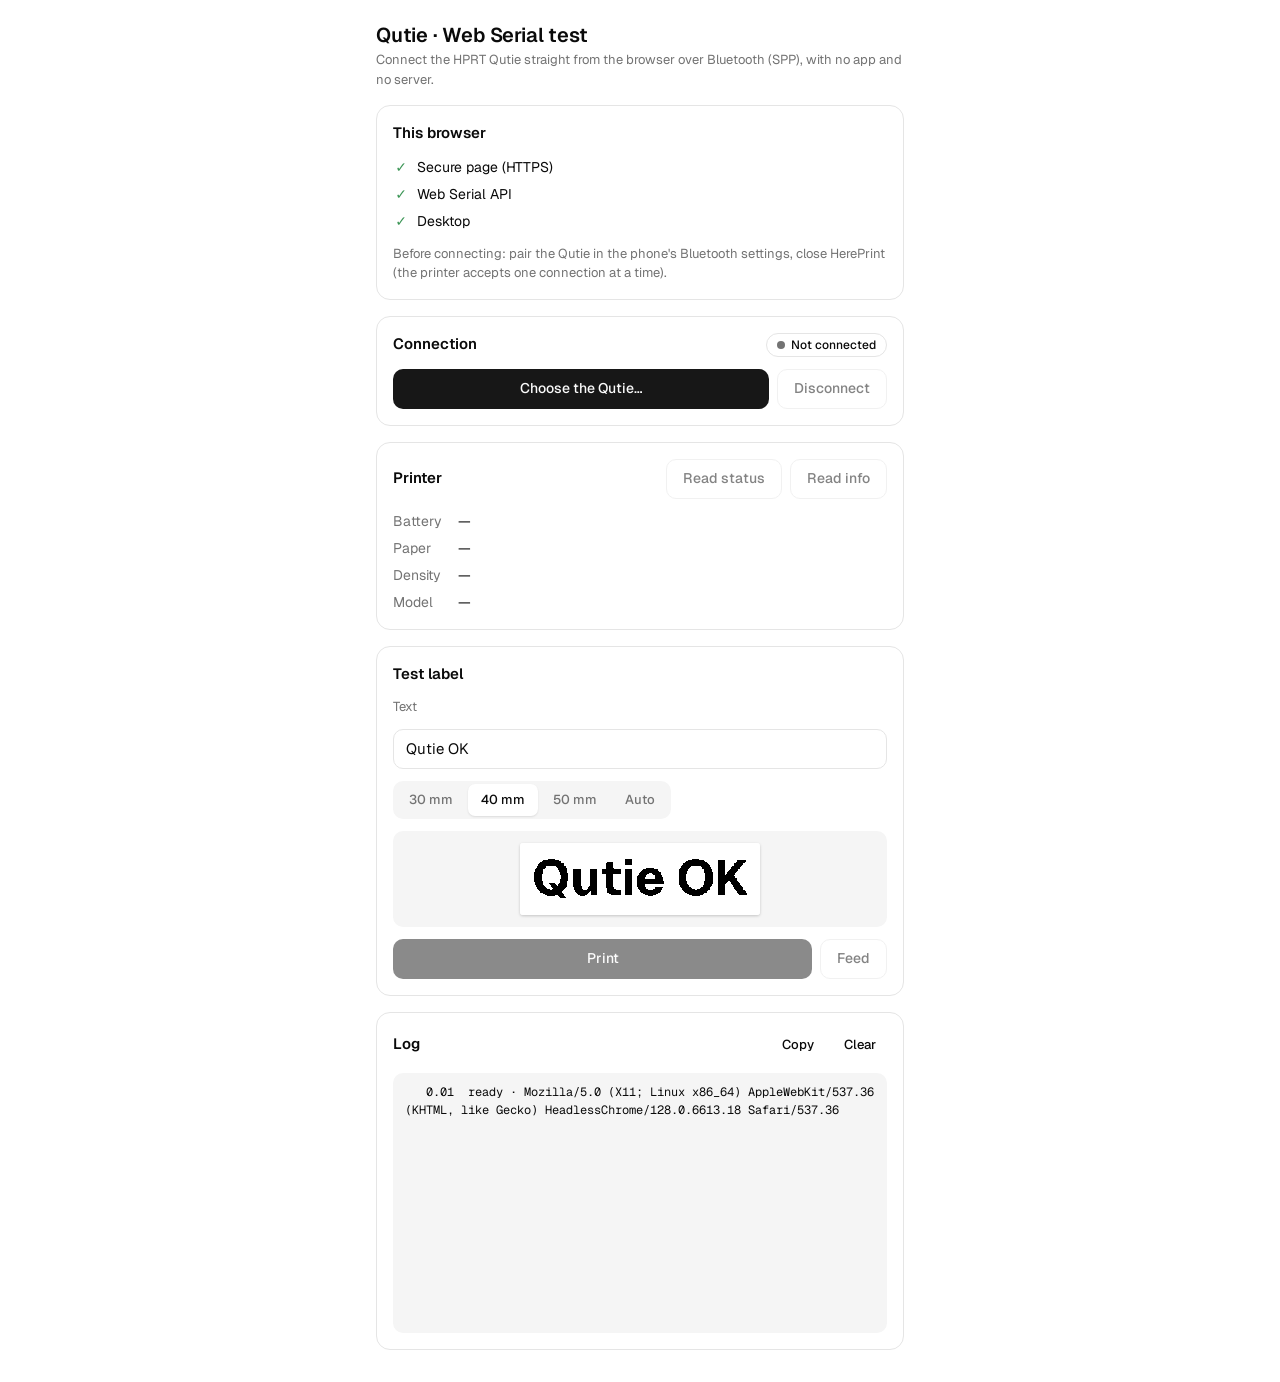
==== web/serial-test.html @ 73917e32 "Add a Web Serial test page for printing from the browser web/serial-test.html connects to the Qutie " ====
<!doctype html>
<html lang="en">
<head>
<meta charset="utf-8">
<meta name="viewport" content="width=device-width, initial-scale=1, viewport-fit=cover">
<meta name="color-scheme" content="light dark">
<title>Qutie Serial Test</title>
<link rel="preconnect" href="https://fonts.googleapis.com">
<link rel="preconnect" href="https://fonts.gstatic.com" crossorigin>
<link href="https://fonts.googleapis.com/css2?family=Geist:wght@400;500;600;700&family=Geist+Mono:wght@400;500&display=swap" rel="stylesheet">
<style>
/* shadcn/ui tokens (neutral), light and dark */
:root {
  --background: oklch(1 0 0); --foreground: oklch(0.145 0 0);
  --card: oklch(1 0 0); --muted: oklch(0.97 0 0); --muted-foreground: oklch(0.556 0 0);
  --primary: oklch(0.205 0 0); --primary-foreground: oklch(0.985 0 0);
  --secondary: oklch(0.97 0 0); --accent: oklch(0.97 0 0);
  --destructive: oklch(0.577 0.245 27.325); --ok: oklch(0.6 0.13 150);
  --border: oklch(0.922 0 0); --input: oklch(0.922 0 0); --ring: oklch(0.708 0 0);
  --radius: 0.625rem;
}
@media (prefers-color-scheme: dark) {
  :root:not([data-theme="light"]) {
    --background: oklch(0.145 0 0); --foreground: oklch(0.985 0 0);
    --card: oklch(0.205 0 0); --muted: oklch(0.269 0 0); --muted-foreground: oklch(0.708 0 0);
    --primary: oklch(0.922 0 0); --primary-foreground: oklch(0.205 0 0);
    --secondary: oklch(0.269 0 0); --accent: oklch(0.269 0 0);
    --destructive: oklch(0.704 0.191 22.216); --ok: oklch(0.72 0.14 150);
    --border: oklch(1 0 0 / 10%); --input: oklch(1 0 0 / 15%); --ring: oklch(0.556 0 0);
  }
}
:root[data-theme="dark"] {
  --background: oklch(0.145 0 0); --foreground: oklch(0.985 0 0);
  --card: oklch(0.205 0 0); --muted: oklch(0.269 0 0); --muted-foreground: oklch(0.708 0 0);
  --primary: oklch(0.922 0 0); --primary-foreground: oklch(0.205 0 0);
  --secondary: oklch(0.269 0 0); --accent: oklch(0.269 0 0);
  --destructive: oklch(0.704 0.191 22.216); --ok: oklch(0.72 0.14 150);
  --border: oklch(1 0 0 / 10%); --input: oklch(1 0 0 / 15%); --ring: oklch(0.556 0 0);
}
* { box-sizing: border-box; }
html { -webkit-text-size-adjust: 100%; }
body {
  margin: 0; background: var(--background); color: var(--foreground);
  font: 15px/1.5 "Geist", system-ui, sans-serif; -webkit-font-smoothing: antialiased;
}
main { max-width: 560px; margin: 0 auto; padding: 20px 16px calc(32px + env(safe-area-inset-bottom)); display: grid; gap: 16px; }
h1 { font-size: 20px; font-weight: 600; margin: 0; letter-spacing: -0.01em; text-wrap: balance; }
h2 { font-size: 15px; font-weight: 600; margin: 0; }
p { margin: 0; }
.muted { color: var(--muted-foreground); font-size: 13px; }
.card { background: var(--card); border: 1px solid var(--border); border-radius: calc(var(--radius) + 4px); padding: 16px; display: grid; gap: 12px; }
.row { display: flex; gap: 8px; align-items: center; flex-wrap: wrap; }
.between { justify-content: space-between; }
.grow { flex: 1 1 auto; min-width: 0; }
button {
  font: inherit; font-size: 14px; font-weight: 500; height: 40px; padding: 0 16px; border-radius: var(--radius);
  border: 1px solid transparent; cursor: pointer; display: inline-flex; align-items: center; justify-content: center; gap: 8px;
  transition: background-color .15s, color .15s, border-color .15s, opacity .15s; touch-action: manipulation;
}
button:focus-visible, input:focus-visible { outline: 3px solid color-mix(in oklch, var(--ring) 50%, transparent); outline-offset: 1px; }
button:disabled { opacity: .5; pointer-events: none; }
.primary { background: var(--primary); color: var(--primary-foreground); }
.primary:hover { background: color-mix(in oklch, var(--primary) 90%, transparent); }
.outline { background: var(--background); color: var(--foreground); border-color: var(--input); }
.outline:hover { background: var(--accent); }
.ghost { background: transparent; color: var(--foreground); height: 32px; padding: 0 10px; font-size: 13px; }
.ghost:hover { background: var(--accent); }
.full { width: 100%; }
input[type=text] {
  font: inherit; height: 40px; width: 100%; padding: 0 12px; border-radius: var(--radius);
  border: 1px solid var(--input); background: transparent; color: var(--foreground);
}
.seg { display: inline-flex; background: var(--muted); border-radius: var(--radius); padding: 3px; gap: 2px; }
.seg button { height: 32px; padding: 0 12px; font-size: 13px; background: transparent; color: var(--muted-foreground); border-radius: calc(var(--radius) - 3px); }
.seg button[aria-checked="true"] { background: var(--background); color: var(--foreground); box-shadow: 0 1px 2px oklch(0 0 0 / 10%); }
.badge { display: inline-flex; align-items: center; gap: 6px; height: 24px; padding: 0 10px; border-radius: 999px; font-size: 12px; font-weight: 500; border: 1px solid var(--border); white-space: nowrap; }
.badge::before { content: ""; width: 8px; height: 8px; border-radius: 50%; background: var(--muted-foreground); }
.badge.ok::before { background: var(--ok); }
.badge.bad::before { background: var(--destructive); }
dl { margin: 0; display: grid; grid-template-columns: auto 1fr; gap: 6px 16px; font-size: 14px; }
dt { color: var(--muted-foreground); }
dd { margin: 0; font-variant-numeric: tabular-nums; overflow-wrap: anywhere; }
.checks { list-style: none; margin: 0; padding: 0; display: grid; gap: 6px; font-size: 14px; }
.checks li { display: flex; gap: 8px; align-items: baseline; }
.checks .mark { width: 16px; flex: none; text-align: center; font-weight: 600; }
.yes { color: var(--ok); } .no { color: var(--destructive); }
.preview { background: var(--muted); border-radius: var(--radius); padding: 12px; display: flex; justify-content: center; overflow-x: auto; overscroll-behavior-x: contain; }
.preview canvas { image-rendering: pixelated; background: #fff; border-radius: 3px; box-shadow: 0 1px 3px oklch(0 0 0 / 20%); height: 72px; width: auto; max-width: none; }
.log {
  font: 12px/1.5 "Geist Mono", ui-monospace, monospace; background: var(--muted); border-radius: var(--radius);
  padding: 10px 12px; height: 260px; overflow: auto; white-space: pre-wrap; overflow-wrap: anywhere; margin: 0;
  overscroll-behavior: contain; font-variant-numeric: tabular-nums;
}
.tx { color: oklch(0.55 0.15 250); } .rx { color: oklch(0.55 0.14 150); } .err { color: var(--destructive); }
.hidden { display: none !important; }
@media (prefers-reduced-motion: reduce) { * { transition: none !important; } }
</style>
</head>
<body>
<main>
  <header class="row between">
    <div class="grow">
      <h1>Qutie · Web Serial test</h1>
      <p class="muted">Connect the HPRT Qutie straight from the browser over Bluetooth (SPP), with no app and no server.</p>
    </div>
  </header>

  <section class="card" aria-labelledby="support-title">
    <h2 id="support-title">This browser</h2>
    <ul class="checks" id="checks"></ul>
    <p class="muted">Before connecting: pair the Qutie in the phone's Bluetooth settings, close HerePrint (the printer accepts one connection at a time).</p>
  </section>

  <section class="card" aria-labelledby="conn-title">
    <div class="row between">
      <h2 id="conn-title">Connection</h2>
      <span class="badge" id="state" role="status">Not connected</span>
    </div>
    <div class="row">
      <button class="primary grow" id="connect" type="button">Choose the Qutie…</button>
      <button class="outline" id="disconnect" type="button" disabled>Disconnect</button>
    </div>
  </section>

  <section class="card" aria-labelledby="printer-title">
    <div class="row between">
      <h2 id="printer-title">Printer</h2>
      <div class="row">
        <button class="outline" id="status" type="button" disabled>Read status</button>
        <button class="outline" id="info" type="button" disabled>Read info</button>
      </div>
    </div>
    <dl id="facts"><dt>Battery</dt><dd>—</dd><dt>Paper</dt><dd>—</dd><dt>Density</dt><dd>—</dd><dt>Model</dt><dd>—</dd></dl>
  </section>

  <section class="card" aria-labelledby="print-title">
    <h2 id="print-title">Test label</h2>
    <label class="muted" for="text">Text</label>
    <input type="text" id="text" name="text" value="Qutie OK" autocomplete="off" spellcheck="false">
    <div class="row between">
      <div class="seg" role="radiogroup" aria-label="Label length" id="lengths">
        <button type="button" role="radio" data-len="30" aria-checked="false">30 mm</button>
        <button type="button" role="radio" data-len="40" aria-checked="true">40 mm</button>
        <button type="button" role="radio" data-len="50" aria-checked="false">50 mm</button>
        <button type="button" role="radio" data-len="auto" aria-checked="false">Auto</button>
      </div>
    </div>
    <div class="preview"><canvas id="label" aria-label="Preview of the label as printed"></canvas></div>
    <div class="row">
      <button class="primary grow" id="print" type="button" disabled>Print</button>
      <button class="outline" id="feed" type="button" disabled>Feed</button>
    </div>
  </section>

  <section class="card" aria-labelledby="log-title">
    <div class="row between">
      <h2 id="log-title">Log</h2>
      <div class="row">
        <button class="ghost" id="copy" type="button">Copy</button>
        <button class="ghost" id="clear" type="button">Clear</button>
      </div>
    </div>
    <pre class="log" id="log" aria-live="polite"></pre>
  </section>
</main>

<script>
"use strict";
// Qutie protocol (see src/qutie/protocol.py): Bluetooth classic SPP, plain writes (the XOR
// handshake is optional), raster in GS v 0 0 blocks of 60 rows, each an LZO1X literal run.
const SPP = "00001101-0000-1000-8000-00805f9b34fb";
const DOTS = 96, DPMM = 203 / 25.4, EXTRA_MM = 10, FEED_MM = 14;
const ESC = 0x1b, GS = 0x1d;
const $ = (id) => document.getElementById(id);

let port = null, writer = null, reader = null, rx = new Uint8Array(0), waiters = [];
let length = "40";

// ------------------------------------------------------------------ log
const logEl = $("log");
const t0 = performance.now();
function log(text, cls = "") {
  const time = ((performance.now() - t0) / 1000).toFixed(2).padStart(7, " ");
  const line = document.createElement("span");
  if (cls) line.className = cls;
  line.textContent = `${time}  ${text}\n`;
  logEl.append(line);
  logEl.scrollTop = logEl.scrollHeight;
}
const hex = (bytes, max = 48) => {
  const shown = Array.from(bytes.slice(0, max), (b) => b.toString(16).padStart(2, "0")).join(" ");
  return bytes.length > max ? `${shown} … (${bytes.length} bytes)` : shown;
};
const ascii = (bytes) => Array.from(bytes, (b) => (b >= 32 && b < 127 ? String.fromCharCode(b) : ".")).join("");

// ------------------------------------------------------------------ support
function checks() {
  const ua = navigator.userAgent;
  const items = [
    [window.isSecureContext, "Secure page (HTTPS)", "Web Serial needs HTTPS (or localhost)."],
    ["serial" in navigator, "Web Serial API", "Use Chrome or Edge (Android: a recent Chrome). Not Safari, Firefox or in-app browsers."],
    [/Android/.test(ua) || !/Mobile/.test(ua), /Android/.test(ua) ? "Android" : "Desktop", "On iPhone no browser has Web Serial."],
  ];
  $("checks").replaceChildren(...items.map(([ok, label, hint]) => {
    const li = document.createElement("li");
    li.innerHTML = `<span class="mark ${ok ? "yes" : "no"}" aria-hidden="true">${ok ? "✓" : "✕"}</span><span>${label}${ok ? "" : ` — <span class="muted">${hint}</span>`}</span>`;
    return li;
  }));
  return items.every(([ok]) => ok);
}

// ------------------------------------------------------------------ connection
function setConnected(on, text) {
  $("state").textContent = text || (on ? "Connected" : "Not connected");
  $("state").className = `badge ${on ? "ok" : ""}`;
  for (const id of ["status", "info", "print", "feed", "disconnect"]) $(id).disabled = !on;
  $("connect").disabled = on;
}

async function connect() {
  try {
    const chosen = await navigator.serial.requestPort({ allowedBluetoothServiceClassIds: [SPP], filters: [{ bluetoothServiceClassId: SPP }] });
    log(`port chosen: ${JSON.stringify(chosen.getInfo())}`);
    await open(chosen);
  } catch (e) {
    log(`connect: ${e.name}: ${e.message}`, "err");
    $("state").textContent = e.name === "NotFoundError" ? "No printer chosen" : "Failed";
    $("state").className = "badge bad";
  }
}

async function open(chosen) {
  $("state").textContent = "Opening…";
  const started = performance.now();
  await chosen.open({ baudRate: 115200 });
  port = chosen;
  writer = port.writable.getWriter();
  log(`open in ${Math.round(performance.now() - started)} ms`);
  setConnected(true);
  readLoop();
  port.addEventListener("disconnect", () => { log("the printer disconnected", "err"); cleanup(); });
}

async function readLoop() {
  while (port?.readable) {
    reader = port.readable.getReader();
    try {
      for (;;) {
        const { value, done } = await reader.read();
        if (done) break;
        if (value?.length) {
          const next = new Uint8Array(rx.length + value.length);
          next.set(rx); next.set(value, rx.length);
          rx = next;
          log(`RX ${hex(value)}  ${ascii(value).slice(0, 48)}`, "rx");
          waiters = waiters.filter((w) => !w());
        }
      }
    } catch (e) {
      log(`read: ${e.name}: ${e.message}`, "err");
      break;
    } finally {
      reader.releaseLock();
      reader = null;
    }
  }
}

async function cleanup() {
  try { await reader?.cancel(); } catch {}
  try { writer?.releaseLock(); } catch {}
  try { await port?.close(); } catch {}
  port = writer = reader = null;
  setConnected(false);
}

async function disconnect() {
  log("disconnect");
  await cleanup();
}

async function send(bytes, label = "") {
  log(`TX ${label ? label + " " : ""}${hex(bytes)}`, "tx");
  await writer.write(bytes);
}

/** Bytes received after `from`, once `test` accepts them (or null after `ms`). */
function waitFor(from, test, ms) {
  return new Promise((resolve) => {
    const timer = setTimeout(() => { waiters = waiters.filter((w) => w !== check); resolve(null); }, ms);
    const check = () => {
      const got = rx.slice(from);
      if (!test(got)) return false;
      clearTimeout(timer);
      resolve(got);
      return true;
    };
    if (!check()) waiters.push(check);
  });
}

async function request(cmd, size, label) {
  const from = rx.length;
  const started = performance.now();
  await send(cmd, label);
  const reply = await waitFor(from, (b) => b.length >= size, 3000);
  if (!reply) { log(`${label}: no reply within 3 s (${rx.length - from} bytes)`, "err"); return null; }
  log(`${label}: reply in ${Math.round(performance.now() - started)} ms`);
  return reply.slice(0, size);
}

// ------------------------------------------------------------------ printer
function setFacts(pairs) {
  $("facts").replaceChildren(...pairs.flatMap(([k, v]) => {
    const dt = document.createElement("dt"); dt.textContent = k;
    const dd = document.createElement("dd"); dd.textContent = v;
    return [dt, dd];
  }));
}
const facts = {};

async function readStatus() {
  const b = await request(new Uint8Array([ESC, 0x12, 0x73]), 17, "status");
  if (!b) return;
  facts.Battery = `${b[3]}%`;
  facts.Paper = b[7] === 0 ? "continuous roll" : `type ${b[7]}`;
  facts.Density = String(b[6]);
  facts["Auto off"] = `${Math.round((b[4] | (b[5] << 8)) / 60)} min`;
  setFacts(Object.entries(facts));
}

const text = (bytes) => new TextDecoder("ascii").decode(bytes).replace(/[\0\xff]+$/g, "").replace(/[^\x20-\x7e]/g, "").trim();
async function readInfo() {
  const b = await request(new Uint8Array([ESC, 0x12, 0x64]), 124, "info");
  if (!b) return;
  facts.Model = text(b.slice(32, 56));
  facts.Serial = text(b.slice(56, 88));
  facts.Firmware = `${b[88]}.${b[89]}.${b[90]}`;
  facts.Bluetooth = text(b.slice(112, 124));
  setFacts(Object.entries(facts));
}

// ------------------------------------------------------------------ the label
/** The label as read: a canvas `length` mm long and 96 dots high, black text on white. */
function drawLabel() {
  const value = $("text").value || " ";
  const probe = document.createElement("canvas").getContext("2d");
  const font = (px) => `700 ${px}px "Segoe UI", Roboto, "Geist", system-ui, sans-serif`;
  const margin = Math.round(2 * DPMM);
  let px = 72;
  probe.font = font(px);
  let width = probe.measureText(value).width;
  const auto = length === "auto";
  const len = auto ? Math.min(1000 * DPMM, Math.ceil(width + 2 * margin)) : Math.floor(Number(length) * DPMM);
  while (px > 8 && (probe.font = font(px), (width = probe.measureText(value).width) > len - 2 * margin)) px -= 2;
  const canvas = $("label");
  canvas.width = Math.max(16, Math.floor(len));
  canvas.height = DOTS;
  const ctx = canvas.getContext("2d");
  ctx.fillStyle = "#fff"; ctx.fillRect(0, 0, canvas.width, DOTS);
  ctx.fillStyle = "#000"; ctx.font = font(px); ctx.textBaseline = "middle"; ctx.textAlign = "center";
  ctx.fillText(value, canvas.width / 2, DOTS / 2 + px * 0.05);
  // threshold to dots, as the printer prints them
  const img = ctx.getImageData(0, 0, canvas.width, DOTS);
  for (let i = 0; i < img.data.length; i += 4) {
    const v = (img.data[i] + img.data[i + 1] + img.data[i + 2]) / 3 < 128 ? 0 : 255;
    img.data[i] = img.data[i + 1] = img.data[i + 2] = v;
  }
  ctx.putImageData(img, 0, 0);
  return { canvas, lengthMm: canvas.width / DPMM, continuous: auto };
}

/** Rows for the head: the label turned (the start of the text comes out first), 1 = black, MSB left. */
function rasterRows(canvas) {
  const L = canvas.width;
  const src = canvas.getContext("2d").getImageData(0, 0, L, DOTS).data;
  const out = new Uint8Array(L * DOTS / 8);
  for (let y = 0; y < L; y++) {            // printed row y = label column y
    for (let x = 0; x < DOTS; x++) {       // printed column x = label row 95 - x
      const black = src[((DOTS - 1 - x) * L + y) * 4] < 128;
      if (black) out[y * 12 + (x >> 3)] |= 0x80 >> (x & 7);
    }
  }
  return out;
}

function lzoLiterals(data) {
  const n = data.length, end = [0x11, 0, 0];
  let head;
  if (n <= 238) head = [n + 17];
  else {
    const rest = n - 18;
    let zeros = Math.floor(rest / 255), last = rest % 255;
    if (last === 0) { zeros -= 1; last = 255; }
    head = [0, ...new Array(zeros).fill(0), last];
  }
  const out = new Uint8Array(head.length + n + 3);
  out.set(head); out.set(data, head.length); out.set(end, head.length + n);
  return out;
}

const le = (v, n) => Array.from({ length: n }, (_, i) => (v >> (8 * i)) & 0xff);

function jobBytes({ canvas, lengthMm, continuous }) {
  const rows = rasterRows(canvas);
  const parts = [new Uint8Array([ESC, 0x61, 1])];             // centre
  for (let start = 0; start < rows.length; start += 720) {     // 60 rows × 12 bytes per block
    const chunk = rows.slice(start, start + 720);
    const packed = lzoLiterals(chunk);
    parts.push(new Uint8Array([GS, 0x76, 0x30, 0x30, ...le(12, 2), ...le(chunk.length / 12, 2), ...le(packed.length, 4)]), packed);
  }
  const dots = (mm) => Math.floor(mm * DPMM + 1e-6);
  if (!continuous) parts.push(new Uint8Array([GS, 0x66, ...le(dots(lengthMm), 2)]), new Uint8Array([ESC, ESC, 1, ...le(dots(EXTRA_MM), 2)]));
  else parts.push(new Uint8Array([ESC, ESC, 1, ...le(dots(FEED_MM), 2)]));
  return parts;
}

async function print() {
  $("print").disabled = true;
  try {
    const label = drawLabel();
    const parts = jobBytes(label);
    const total = parts.reduce((s, p) => s + p.length, 0);
    log(`print "${$("text").value}": ${label.canvas.width} × ${DOTS} dots, ${parts.length} writes, ${total} bytes`);
    const from = rx.length, started = performance.now();
    for (const p of parts) await send(p);
    log(`sent in ${Math.round(performance.now() - started)} ms, waiting for the printer…`);
    const done = await waitFor(from, (b) => ascii(b).includes("dithering_finish"), 10000);
    if (done) log(`printed: confirmation after ${Math.round(performance.now() - started)} ms`);
    else log("no confirmation within 10 s (the label may still have printed)", "err");
  } catch (e) {
    log(`print: ${e.name}: ${e.message}`, "err");
  } finally {
    $("print").disabled = !port;
  }
}

async function feed() {
  await send(new Uint8Array([ESC, ESC, 1, ...le(Math.floor(FEED_MM * DPMM), 2)]), "feed");
}

// ------------------------------------------------------------------ wiring
$("connect").addEventListener("click", connect);
$("disconnect").addEventListener("click", disconnect);
$("status").addEventListener("click", readStatus);
$("info").addEventListener("click", readInfo);
$("print").addEventListener("click", print);
$("feed").addEventListener("click", feed);
$("text").addEventListener("input", drawLabel);
$("lengths").addEventListener("click", (e) => {
  const b = e.target.closest("button[data-len]");
  if (!b) return;
  length = b.dataset.len;
  for (const x of $("lengths").querySelectorAll("button")) x.setAttribute("aria-checked", String(x === b));
  drawLabel();
});
$("lengths").addEventListener("keydown", (e) => {
  if (!["ArrowLeft", "ArrowRight"].includes(e.key)) return;
  const all = [...$("lengths").querySelectorAll("button")];
  const i = all.findIndex((x) => x.getAttribute("aria-checked") === "true");
  const next = all[(i + (e.key === "ArrowRight" ? 1 : all.length - 1)) % all.length];
  next.focus(); next.click();
});
$("clear").addEventListener("click", () => { logEl.textContent = ""; });
$("copy").addEventListener("click", async () => {
  try { await navigator.clipboard.writeText(logEl.textContent); log("log copied"); } catch { log("copy not allowed here", "err"); }
});

const supported = checks();
setConnected(false);
if (!supported) { $("connect").disabled = true; log("this browser cannot use Web Serial: see the checks above", "err"); }
else {
  log(`ready · ${navigator.userAgent}`);
  navigator.serial.getPorts().then((ports) => { if (ports.length) log(`${ports.length} port(s) already allowed on this page`); });
}
document.fonts?.ready.then(drawLabel);
drawLabel();
</script>
</body>
</html>
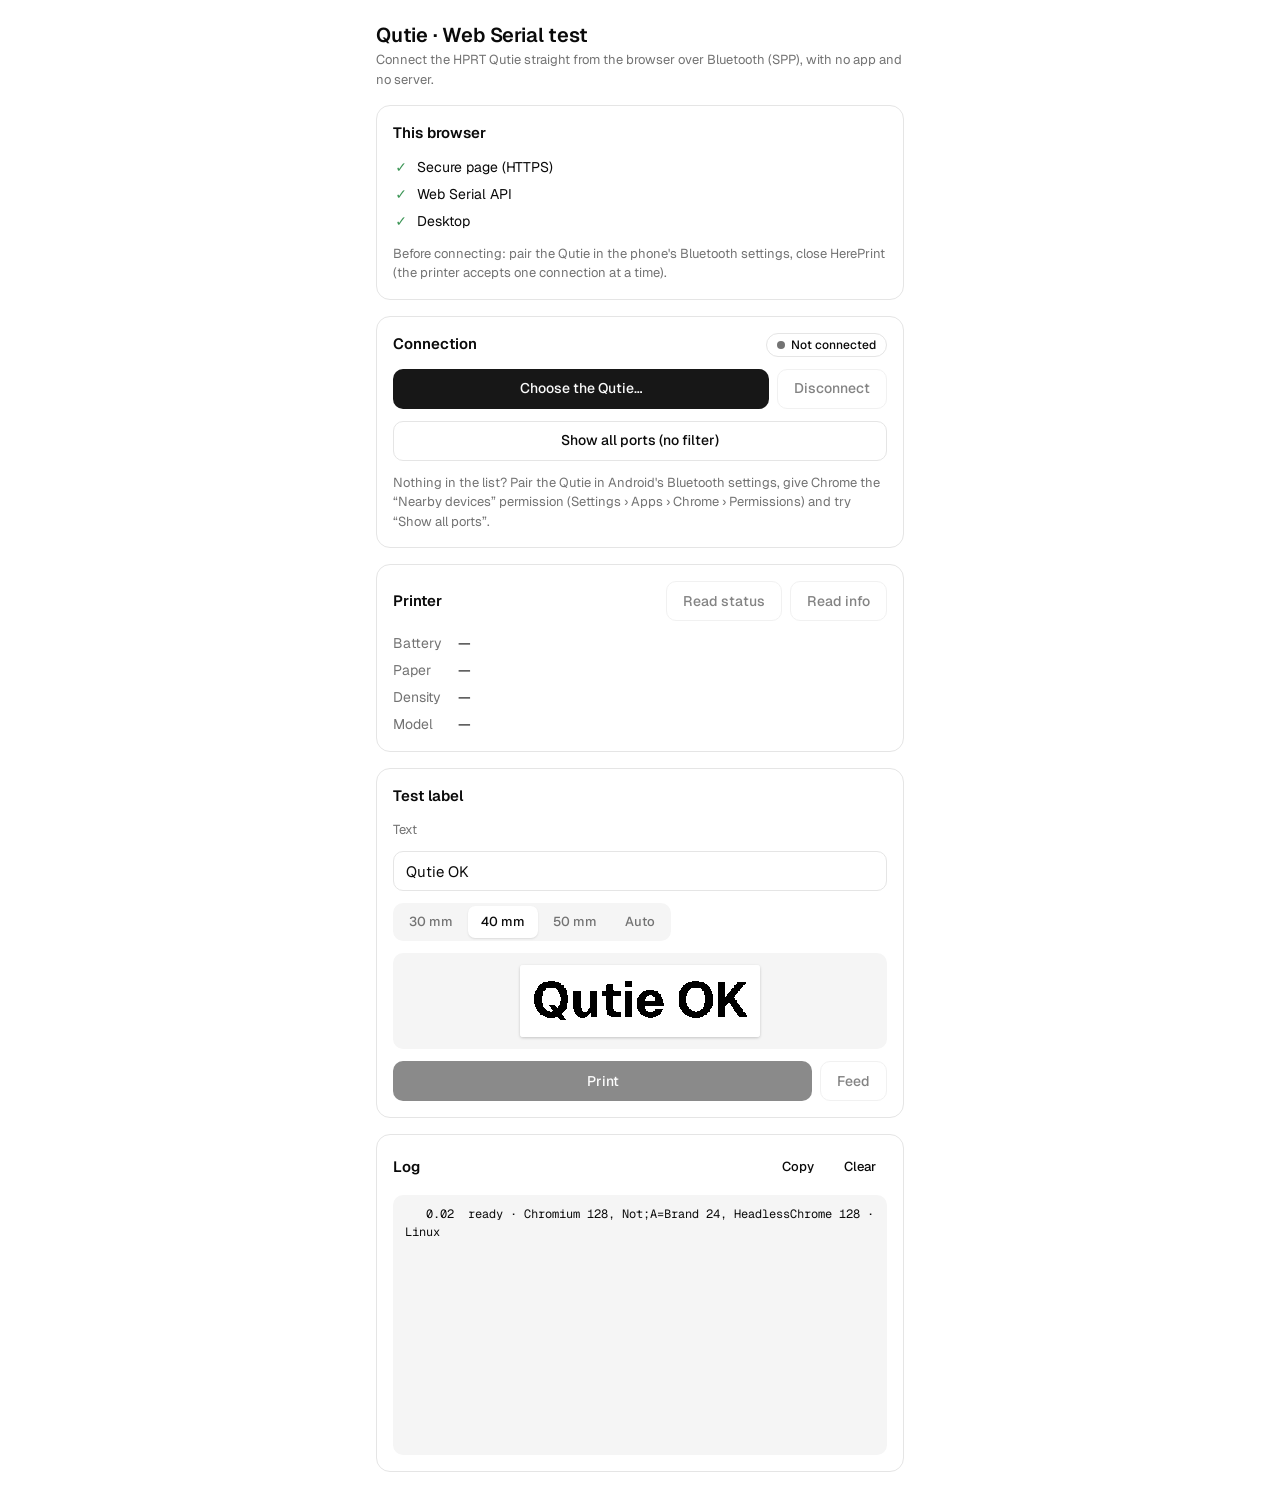
==== commit 6b763753: "Let the Web Serial test list every port, and log the Chrome version When the Qutie does not show up " ====
--- a/web/serial-test.html
+++ b/web/serial-test.html
@@ -120,6 +120,8 @@
       <button class="primary grow" id="connect" type="button">Choose the Qutie…</button>
       <button class="outline" id="disconnect" type="button" disabled>Disconnect</button>
     </div>
+    <button class="outline full" id="connect-all" type="button">Show all ports (no filter)</button>
+    <p class="muted">Nothing in the list? Pair the Qutie in Android's Bluetooth settings, give Chrome the “Nearby devices” permission (Settings › Apps › Chrome › Permissions) and try “Show all ports”.</p>
   </section>
 
   <section class="card" aria-labelledby="printer-title">
@@ -215,11 +217,17 @@
   $("state").className = `badge ${on ? "ok" : ""}`;
   for (const id of ["status", "info", "print", "feed", "disconnect"]) $(id).disabled = !on;
   $("connect").disabled = on;
-}
-
-async function connect() {
+  $("connect-all").disabled = on;
+}
+
+async function connect(event) {
+  const all = event?.currentTarget?.id === "connect-all";
   try {
-    const chosen = await navigator.serial.requestPort({ allowedBluetoothServiceClassIds: [SPP], filters: [{ bluetoothServiceClassId: SPP }] });
+    // The filter keeps devices with the serial port service (SPP); without it Chrome lists every
+    // port it may open, still allowing SPP on Bluetooth devices.
+    const options = all ? { allowedBluetoothServiceClassIds: [SPP] } : { allowedBluetoothServiceClassIds: [SPP], filters: [{ bluetoothServiceClassId: SPP }] };
+    log(`requestPort ${all ? "without filter" : "filtered on SPP"}`);
+    const chosen = await navigator.serial.requestPort(options);
     log(`port chosen: ${JSON.stringify(chosen.getInfo())}`);
     await open(chosen);
   } catch (e) {
@@ -441,6 +449,7 @@
 
 // ------------------------------------------------------------------ wiring
 $("connect").addEventListener("click", connect);
+$("connect-all").addEventListener("click", connect);
 $("disconnect").addEventListener("click", disconnect);
 $("status").addEventListener("click", readStatus);
 $("info").addEventListener("click", readInfo);
@@ -468,9 +477,10 @@
 
 const supported = checks();
 setConnected(false);
-if (!supported) { $("connect").disabled = true; log("this browser cannot use Web Serial: see the checks above", "err"); }
+if (!supported) { $("connect").disabled = $("connect-all").disabled = true; log("this browser cannot use Web Serial: see the checks above", "err"); }
 else {
-  log(`ready · ${navigator.userAgent}`);
+  const chrome = (navigator.userAgentData?.brands || []).map((b) => `${b.brand} ${b.version}`).join(", ") || (navigator.userAgent.match(/Chrome\/[\d.]+/) || ["?"])[0];
+  log(`ready · ${chrome} · ${navigator.userAgentData?.platform || navigator.platform}`);
   navigator.serial.getPorts().then((ports) => { if (ports.length) log(`${ports.length} port(s) already allowed on this page`); });
 }
 document.fonts?.ready.then(drawLabel);
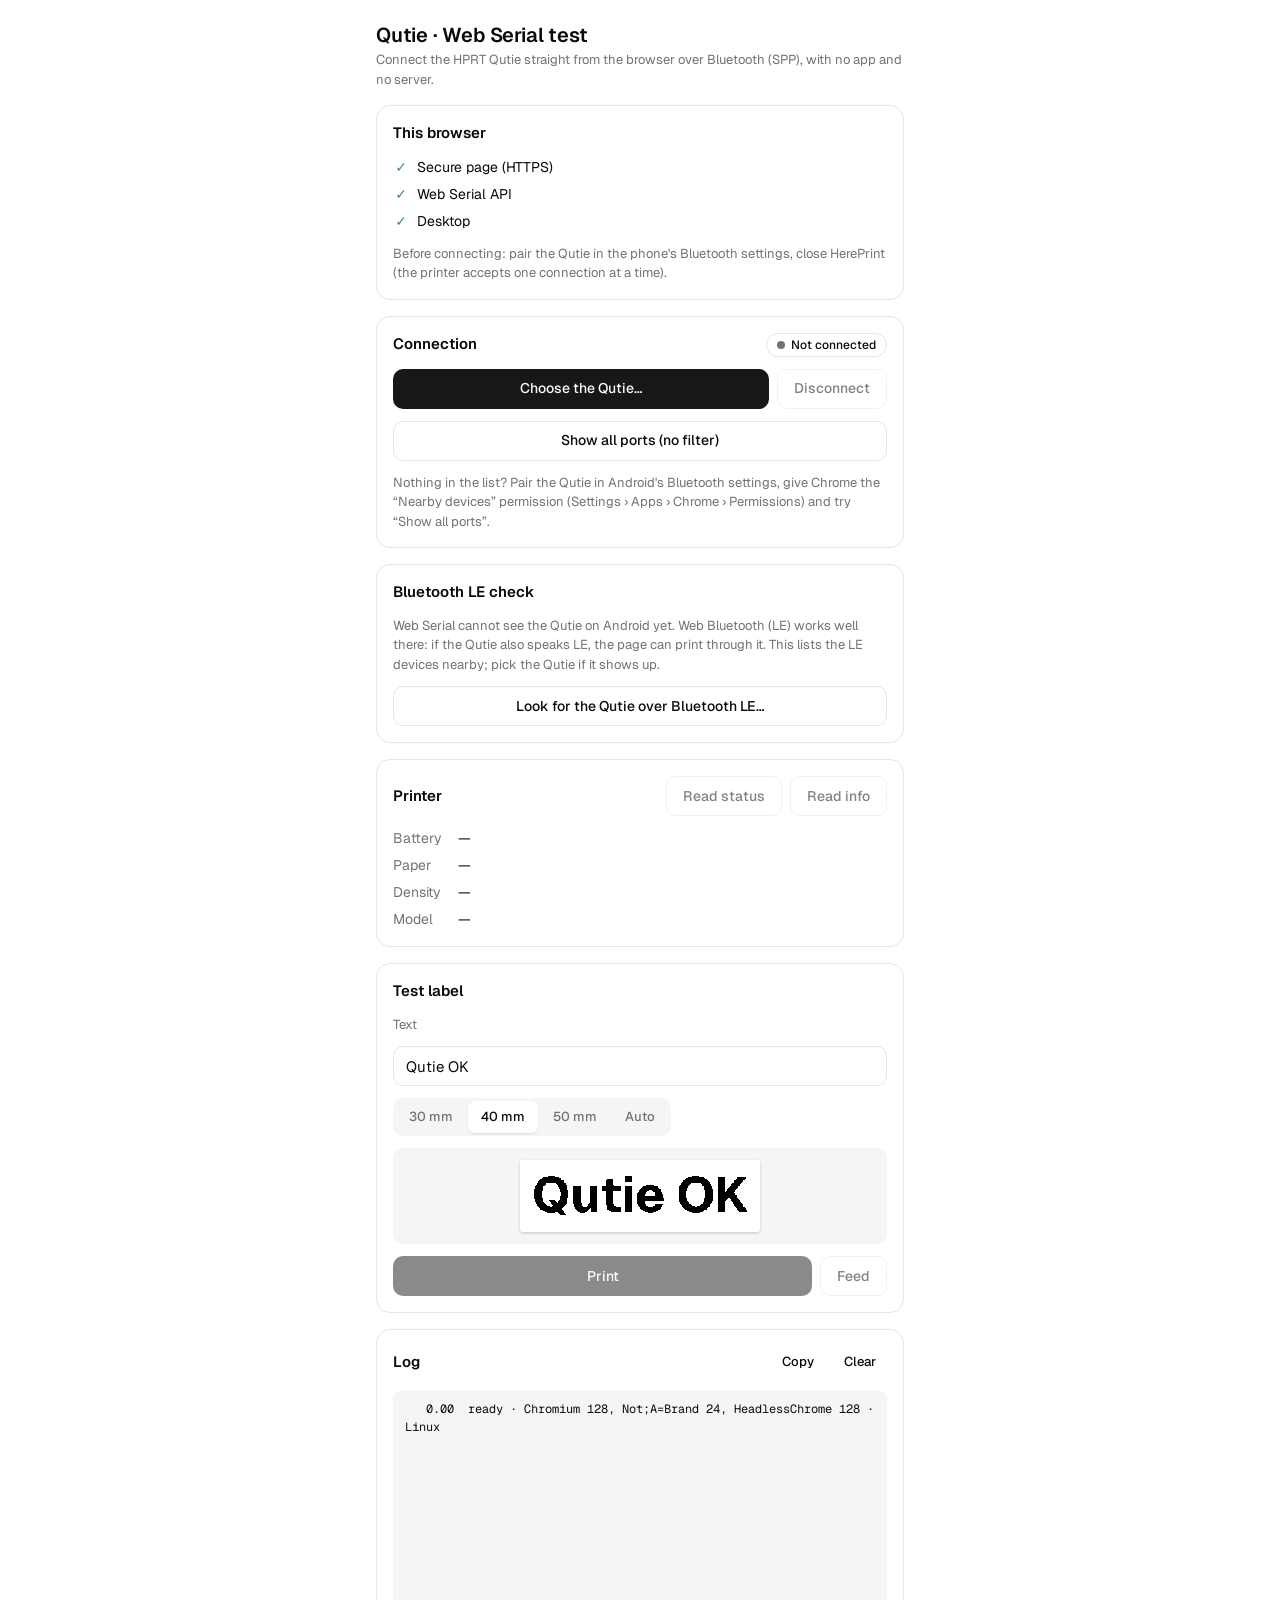
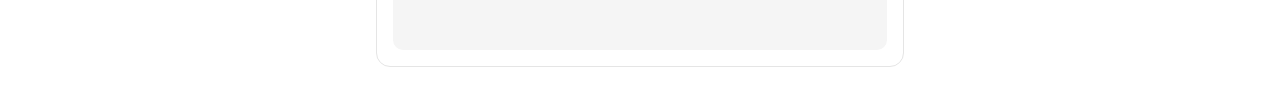
==== commit 91482df1: "Check from the test page whether the Qutie speaks Bluetooth LE Chrome on Android does not list the p" ====
--- a/web/serial-test.html
+++ b/web/serial-test.html
@@ -122,6 +122,12 @@
     </div>
     <button class="outline full" id="connect-all" type="button">Show all ports (no filter)</button>
     <p class="muted">Nothing in the list? Pair the Qutie in Android's Bluetooth settings, give Chrome the “Nearby devices” permission (Settings › Apps › Chrome › Permissions) and try “Show all ports”.</p>
+  </section>
+
+  <section class="card" aria-labelledby="ble-title">
+    <h2 id="ble-title">Bluetooth LE check</h2>
+    <p class="muted">Web Serial cannot see the Qutie on Android yet. Web Bluetooth (LE) works well there: if the Qutie also speaks LE, the page can print through it. This lists the LE devices nearby; pick the Qutie if it shows up.</p>
+    <button class="outline full" id="ble" type="button">Look for the Qutie over Bluetooth LE…</button>
   </section>
 
   <section class="card" aria-labelledby="printer-title">
@@ -315,6 +321,41 @@
   if (!reply) { log(`${label}: no reply within 3 s (${rx.length - from} bytes)`, "err"); return null; }
   log(`${label}: reply in ${Math.round(performance.now() - started)} ms`);
   return reply.slice(0, size);
+}
+
+// ------------------------------------------------------------------ Bluetooth LE
+// Services label printers commonly use as a serial line over LE.
+const LE_SERIAL = [
+  0xff00, 0xffe0, 0xfff0, 0x18f0, 0xae30, 0xfee7,
+  "49535343-fe7d-4ae5-8fa9-9fafd205e455",  // Microchip/ISSC transparent UART
+  "6e400001-b5a3-f393-e0a9-e50e24dcca9e",  // Nordic UART
+  "e7810a71-73ae-499d-8c15-faa9aef0c3f2",
+  "0000fee7-0000-1000-8000-00805f9b34fb",
+];
+
+async function lookLe() {
+  if (!navigator.bluetooth) { log("Web Bluetooth is not available in this browser", "err"); return; }
+  try {
+    log("requestDevice (all LE devices)");
+    const device = await navigator.bluetooth.requestDevice({ acceptAllDevices: true, optionalServices: LE_SERIAL });
+    log(`LE device: "${device.name || "(no name)"}" id ${device.id}`);
+    const server = await device.gatt.connect();
+    log("LE connected");
+    const services = await server.getPrimaryServices();
+    if (!services.length) log("none of the usual serial services: this device has others", "err");
+    for (const svc of services) {
+      log(`service ${svc.uuid}`);
+      for (const ch of await svc.getCharacteristics()) {
+        const p = ch.properties;
+        const flags = ["read", "write", "writeWithoutResponse", "notify", "indicate"].filter((k) => p[k]).join(" ");
+        log(`  characteristic ${ch.uuid}  [${flags}]`);
+      }
+    }
+    server.disconnect();
+    log("LE disconnected");
+  } catch (e) {
+    log(`LE: ${e.name}: ${e.message}`, "err");
+  }
 }
 
 // ------------------------------------------------------------------ printer
@@ -450,6 +491,7 @@
 // ------------------------------------------------------------------ wiring
 $("connect").addEventListener("click", connect);
 $("connect-all").addEventListener("click", connect);
+$("ble").addEventListener("click", lookLe);
 $("disconnect").addEventListener("click", disconnect);
 $("status").addEventListener("click", readStatus);
 $("info").addEventListener("click", readInfo);
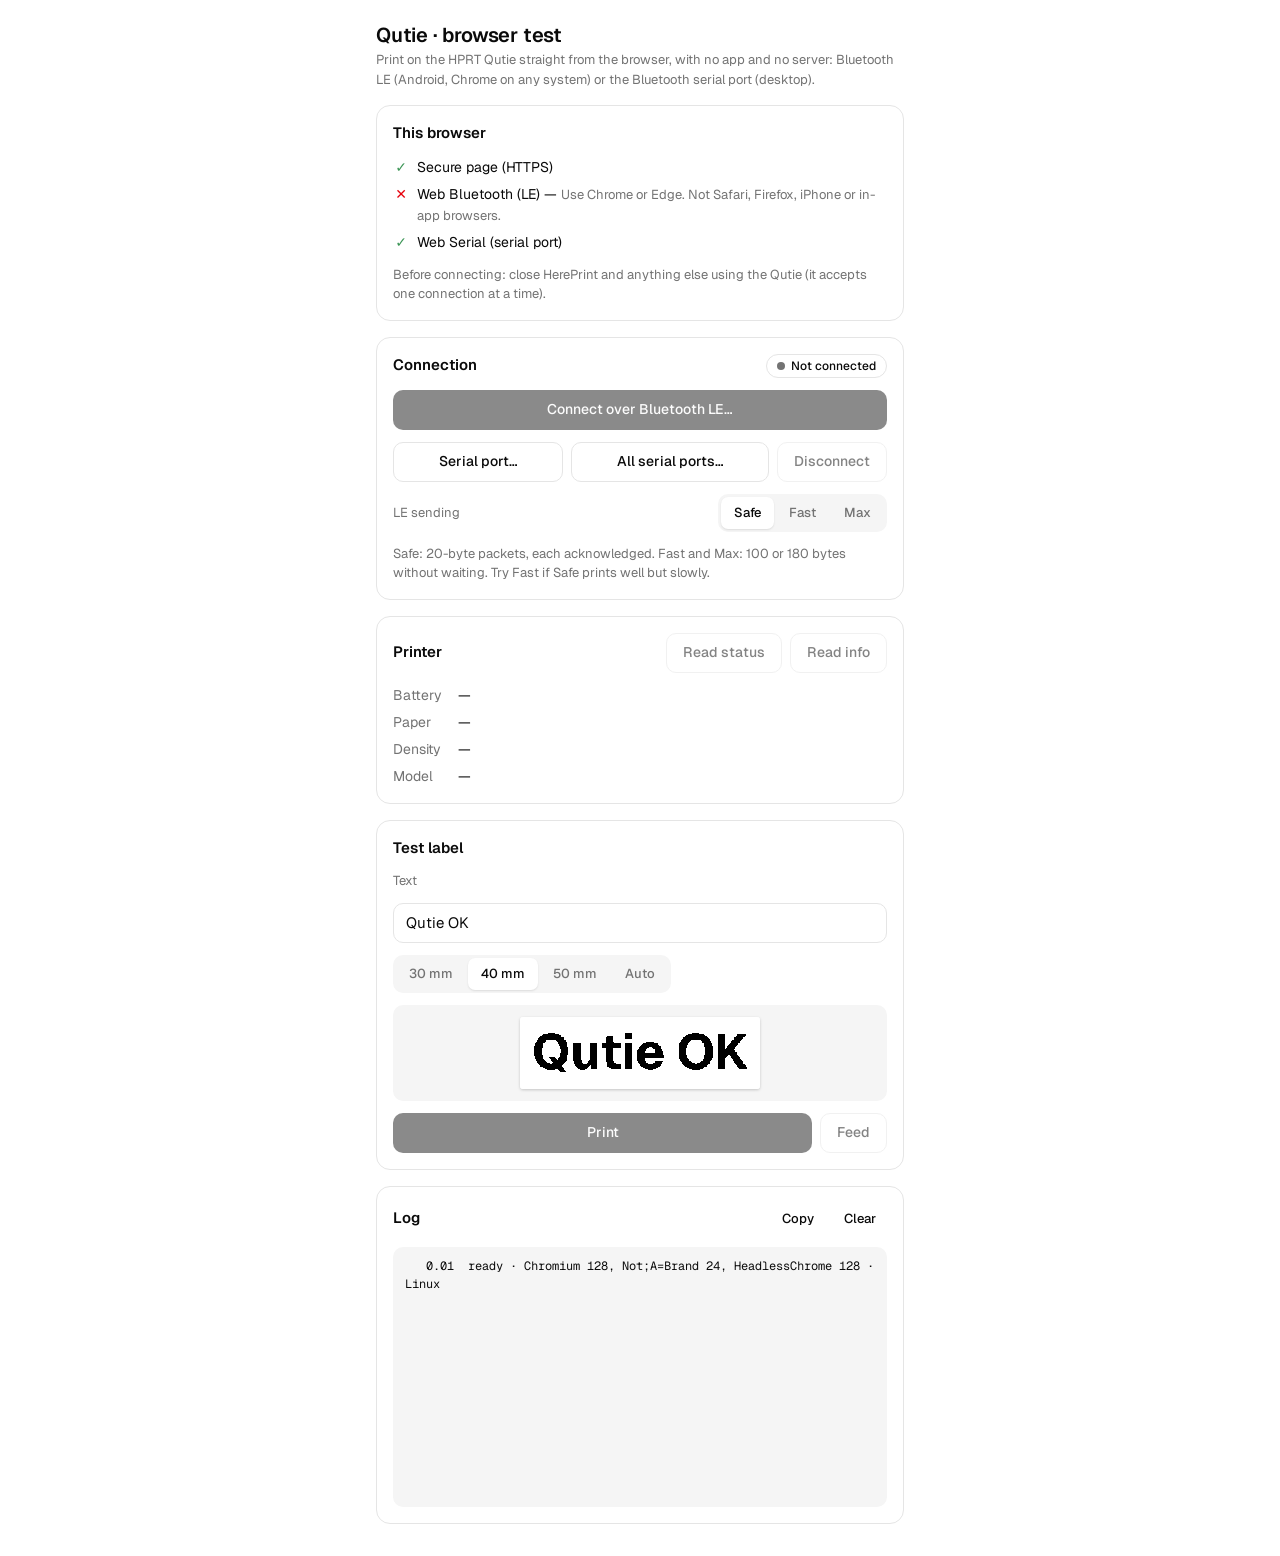
==== commit 82f66705: "Print from the test page over Bluetooth LE The Qutie also speaks Bluetooth LE: service FF00, command" ====
--- a/web/serial-test.html
+++ b/web/serial-test.html
@@ -4,7 +4,7 @@
 <meta charset="utf-8">
 <meta name="viewport" content="width=device-width, initial-scale=1, viewport-fit=cover">
 <meta name="color-scheme" content="light dark">
-<title>Qutie Serial Test</title>
+<title>Qutie Browser Test</title>
 <link rel="preconnect" href="https://fonts.googleapis.com">
 <link rel="preconnect" href="https://fonts.gstatic.com" crossorigin>
 <link href="https://fonts.googleapis.com/css2?family=Geist:wght@400;500;600;700&family=Geist+Mono:wght@400;500&display=swap" rel="stylesheet">
@@ -100,15 +100,15 @@
 <main>
   <header class="row between">
     <div class="grow">
-      <h1>Qutie · Web Serial test</h1>
-      <p class="muted">Connect the HPRT Qutie straight from the browser over Bluetooth (SPP), with no app and no server.</p>
+      <h1>Qutie · browser test</h1>
+      <p class="muted">Print on the HPRT Qutie straight from the browser, with no app and no server: Bluetooth LE (Android, Chrome on any system) or the Bluetooth serial port (desktop).</p>
     </div>
   </header>
 
   <section class="card" aria-labelledby="support-title">
     <h2 id="support-title">This browser</h2>
     <ul class="checks" id="checks"></ul>
-    <p class="muted">Before connecting: pair the Qutie in the phone's Bluetooth settings, close HerePrint (the printer accepts one connection at a time).</p>
+    <p class="muted">Before connecting: close HerePrint and anything else using the Qutie (it accepts one connection at a time).</p>
   </section>
 
   <section class="card" aria-labelledby="conn-title">
@@ -116,18 +116,21 @@
       <h2 id="conn-title">Connection</h2>
       <span class="badge" id="state" role="status">Not connected</span>
     </div>
+    <button class="primary full" id="connect-le" type="button">Connect over Bluetooth LE…</button>
     <div class="row">
-      <button class="primary grow" id="connect" type="button">Choose the Qutie…</button>
+      <button class="outline grow" id="connect" type="button">Serial port…</button>
+      <button class="outline grow" id="connect-all" type="button">All serial ports…</button>
       <button class="outline" id="disconnect" type="button" disabled>Disconnect</button>
     </div>
-    <button class="outline full" id="connect-all" type="button">Show all ports (no filter)</button>
-    <p class="muted">Nothing in the list? Pair the Qutie in Android's Bluetooth settings, give Chrome the “Nearby devices” permission (Settings › Apps › Chrome › Permissions) and try “Show all ports”.</p>
-  </section>
-
-  <section class="card" aria-labelledby="ble-title">
-    <h2 id="ble-title">Bluetooth LE check</h2>
-    <p class="muted">Web Serial cannot see the Qutie on Android yet. Web Bluetooth (LE) works well there: if the Qutie also speaks LE, the page can print through it. This lists the LE devices nearby; pick the Qutie if it shows up.</p>
-    <button class="outline full" id="ble" type="button">Look for the Qutie over Bluetooth LE…</button>
+    <div class="row between">
+      <span class="muted" id="mode-label">LE sending</span>
+      <div class="seg" role="radiogroup" aria-labelledby="mode-label" id="modes">
+        <button type="button" role="radio" data-mode="safe" aria-checked="true">Safe</button>
+        <button type="button" role="radio" data-mode="fast" aria-checked="false">Fast</button>
+        <button type="button" role="radio" data-mode="max" aria-checked="false">Max</button>
+      </div>
+    </div>
+    <p class="muted">Safe: 20-byte packets, each acknowledged. Fast and Max: 100 or 180 bytes without waiting. Try Fast if Safe prints well but slowly.</p>
   </section>
 
   <section class="card" aria-labelledby="printer-title">
@@ -181,7 +184,14 @@
 const ESC = 0x1b, GS = 0x1d;
 const $ = (id) => document.getElementById(id);
 
+// Bluetooth LE: service FF00, commands written to FF02, replies notified on FF01; FF03 also
+// notifies (flow control, it seems) and is only logged.
+const LE = { service: 0xff00, write: 0xff02, reply: 0xff01, flow: 0xff03 };
+const MODES = { safe: { chunk: 20, response: true }, fast: { chunk: 100, response: false }, max: { chunk: 180, response: false } };
+
 let port = null, writer = null, reader = null, rx = new Uint8Array(0), waiters = [];
+let transport = null; // { kind: "le" | "serial", write(bytes), close() }
+let mode = "safe";
 let length = "40";
 
 // ------------------------------------------------------------------ log
@@ -205,25 +215,76 @@
 function checks() {
   const ua = navigator.userAgent;
   const items = [
-    [window.isSecureContext, "Secure page (HTTPS)", "Web Serial needs HTTPS (or localhost)."],
-    ["serial" in navigator, "Web Serial API", "Use Chrome or Edge (Android: a recent Chrome). Not Safari, Firefox or in-app browsers."],
-    [/Android/.test(ua) || !/Mobile/.test(ua), /Android/.test(ua) ? "Android" : "Desktop", "On iPhone no browser has Web Serial."],
+    [window.isSecureContext, "Secure page (HTTPS)", "Bluetooth in the browser needs HTTPS (or localhost)."],
+    ["bluetooth" in navigator, "Web Bluetooth (LE)", "Use Chrome or Edge. Not Safari, Firefox, iPhone or in-app browsers."],
+    ["serial" in navigator, "Web Serial (serial port)", "Optional: only Chrome and Edge on desktop see the Qutie's serial port."],
   ];
   $("checks").replaceChildren(...items.map(([ok, label, hint]) => {
     const li = document.createElement("li");
     li.innerHTML = `<span class="mark ${ok ? "yes" : "no"}" aria-hidden="true">${ok ? "✓" : "✕"}</span><span>${label}${ok ? "" : ` — <span class="muted">${hint}</span>`}</span>`;
     return li;
   }));
-  return items.every(([ok]) => ok);
+  return items[0][0] && (items[1][0] || items[2][0]);
 }
 
 // ------------------------------------------------------------------ connection
 function setConnected(on, text) {
-  $("state").textContent = text || (on ? "Connected" : "Not connected");
+  $("state").textContent = text || (on ? `Connected · ${transport?.kind === "le" ? "Bluetooth LE" : "serial port"}` : "Not connected");
   $("state").className = `badge ${on ? "ok" : ""}`;
   for (const id of ["status", "info", "print", "feed", "disconnect"]) $(id).disabled = !on;
-  $("connect").disabled = on;
-  $("connect-all").disabled = on;
+  $("connect").disabled = on || !("serial" in navigator);
+  $("connect-all").disabled = on || !("serial" in navigator);
+  $("connect-le").disabled = on || !("bluetooth" in navigator);
+}
+
+/** Bytes from the printer: replies go to the buffer that requests wait on. */
+function received(value, tag = "RX") {
+  log(`${tag} ${hex(value)}  ${ascii(value).slice(0, 48)}`, "rx");
+  if (tag !== "RX") return;
+  const next = new Uint8Array(rx.length + value.length);
+  next.set(rx); next.set(value, rx.length);
+  rx = next;
+  waiters = waiters.filter((w) => !w());
+}
+
+async function connectLe() {
+  try {
+    log("requestDevice (Qutie over LE)");
+    const device = await navigator.bluetooth.requestDevice({
+      filters: [{ services: [LE.service] }, { namePrefix: "Qutie" }], optionalServices: [LE.service],
+    });
+    $("state").textContent = "Connecting…";
+    const started = performance.now();
+    const server = await device.gatt.connect();
+    const service = await server.getPrimaryService(LE.service);
+    const tx = await service.getCharacteristic(LE.write);
+    for (const [id, tag] of [[LE.reply, "RX"], [LE.flow, "FF03"]]) {
+      const ch = await service.getCharacteristic(id);
+      ch.addEventListener("characteristicvaluechanged", (e) => {
+        const v = e.target.value;
+        received(new Uint8Array(v.buffer.slice(v.byteOffset, v.byteOffset + v.byteLength)), tag);
+      });
+      await ch.startNotifications();
+    }
+    device.addEventListener("gattserverdisconnected", () => { log("the printer disconnected (LE)", "err"); transport = null; setConnected(false); });
+    transport = {
+      kind: "le",
+      async write(bytes) {
+        const { chunk, response } = MODES[mode];
+        for (let i = 0; i < bytes.length; i += chunk) {
+          const part = bytes.slice(i, i + chunk);
+          if (response) await tx.writeValueWithResponse(part); else await tx.writeValueWithoutResponse(part);
+        }
+      },
+      async close() { device.gatt.disconnect(); },
+    };
+    log(`LE connected to "${device.name}" in ${Math.round(performance.now() - started)} ms`);
+    setConnected(true);
+  } catch (e) {
+    log(`LE: ${e.name}: ${e.message}`, "err");
+    $("state").textContent = e.name === "NotFoundError" ? "No printer chosen" : "Failed";
+    $("state").className = "badge bad";
+  }
 }
 
 async function connect(event) {
@@ -249,6 +310,7 @@
   await chosen.open({ baudRate: 115200 });
   port = chosen;
   writer = port.writable.getWriter();
+  transport = { kind: "serial", write: (bytes) => writer.write(bytes), close: cleanup };
   log(`open in ${Math.round(performance.now() - started)} ms`);
   setConnected(true);
   readLoop();
@@ -262,13 +324,7 @@
       for (;;) {
         const { value, done } = await reader.read();
         if (done) break;
-        if (value?.length) {
-          const next = new Uint8Array(rx.length + value.length);
-          next.set(rx); next.set(value, rx.length);
-          rx = next;
-          log(`RX ${hex(value)}  ${ascii(value).slice(0, 48)}`, "rx");
-          waiters = waiters.filter((w) => !w());
-        }
+        if (value?.length) received(value);
       }
     } catch (e) {
       log(`read: ${e.name}: ${e.message}`, "err");
@@ -285,17 +341,19 @@
   try { writer?.releaseLock(); } catch {}
   try { await port?.close(); } catch {}
   port = writer = reader = null;
+  transport = null;
   setConnected(false);
 }
 
 async function disconnect() {
   log("disconnect");
-  await cleanup();
+  if (transport?.kind === "le") { await transport.close(); transport = null; setConnected(false); }
+  else await cleanup();
 }
 
 async function send(bytes, label = "") {
   log(`TX ${label ? label + " " : ""}${hex(bytes)}`, "tx");
-  await writer.write(bytes);
+  await transport.write(bytes);
 }
 
 /** Bytes received after `from`, once `test` accepts them (or null after `ms`). */
@@ -321,41 +379,6 @@
   if (!reply) { log(`${label}: no reply within 3 s (${rx.length - from} bytes)`, "err"); return null; }
   log(`${label}: reply in ${Math.round(performance.now() - started)} ms`);
   return reply.slice(0, size);
-}
-
-// ------------------------------------------------------------------ Bluetooth LE
-// Services label printers commonly use as a serial line over LE.
-const LE_SERIAL = [
-  0xff00, 0xffe0, 0xfff0, 0x18f0, 0xae30, 0xfee7,
-  "49535343-fe7d-4ae5-8fa9-9fafd205e455",  // Microchip/ISSC transparent UART
-  "6e400001-b5a3-f393-e0a9-e50e24dcca9e",  // Nordic UART
-  "e7810a71-73ae-499d-8c15-faa9aef0c3f2",
-  "0000fee7-0000-1000-8000-00805f9b34fb",
-];
-
-async function lookLe() {
-  if (!navigator.bluetooth) { log("Web Bluetooth is not available in this browser", "err"); return; }
-  try {
-    log("requestDevice (all LE devices)");
-    const device = await navigator.bluetooth.requestDevice({ acceptAllDevices: true, optionalServices: LE_SERIAL });
-    log(`LE device: "${device.name || "(no name)"}" id ${device.id}`);
-    const server = await device.gatt.connect();
-    log("LE connected");
-    const services = await server.getPrimaryServices();
-    if (!services.length) log("none of the usual serial services: this device has others", "err");
-    for (const svc of services) {
-      log(`service ${svc.uuid}`);
-      for (const ch of await svc.getCharacteristics()) {
-        const p = ch.properties;
-        const flags = ["read", "write", "writeWithoutResponse", "notify", "indicate"].filter((k) => p[k]).join(" ");
-        log(`  characteristic ${ch.uuid}  [${flags}]`);
-      }
-    }
-    server.disconnect();
-    log("LE disconnected");
-  } catch (e) {
-    log(`LE: ${e.name}: ${e.message}`, "err");
-  }
 }
 
 // ------------------------------------------------------------------ printer
@@ -491,7 +514,14 @@
 // ------------------------------------------------------------------ wiring
 $("connect").addEventListener("click", connect);
 $("connect-all").addEventListener("click", connect);
-$("ble").addEventListener("click", lookLe);
+$("connect-le").addEventListener("click", connectLe);
+$("modes").addEventListener("click", (e) => {
+  const b = e.target.closest("button[data-mode]");
+  if (!b) return;
+  mode = b.dataset.mode;
+  for (const x of $("modes").querySelectorAll("button")) x.setAttribute("aria-checked", String(x === b));
+  log(`LE sending: ${mode} (${MODES[mode].chunk} bytes, ${MODES[mode].response ? "acknowledged" : "not acknowledged"})`);
+});
 $("disconnect").addEventListener("click", disconnect);
 $("status").addEventListener("click", readStatus);
 $("info").addEventListener("click", readInfo);
@@ -519,11 +549,11 @@
 
 const supported = checks();
 setConnected(false);
-if (!supported) { $("connect").disabled = $("connect-all").disabled = true; log("this browser cannot use Web Serial: see the checks above", "err"); }
+if (!supported) { log("this browser cannot reach the printer: see the checks above", "err"); }
 else {
   const chrome = (navigator.userAgentData?.brands || []).map((b) => `${b.brand} ${b.version}`).join(", ") || (navigator.userAgent.match(/Chrome\/[\d.]+/) || ["?"])[0];
   log(`ready · ${chrome} · ${navigator.userAgentData?.platform || navigator.platform}`);
-  navigator.serial.getPorts().then((ports) => { if (ports.length) log(`${ports.length} port(s) already allowed on this page`); });
+  navigator.serial?.getPorts().then((ports) => { if (ports.length) log(`${ports.length} serial port(s) already allowed on this page`); });
 }
 document.fonts?.ready.then(drawLabel);
 drawLabel();
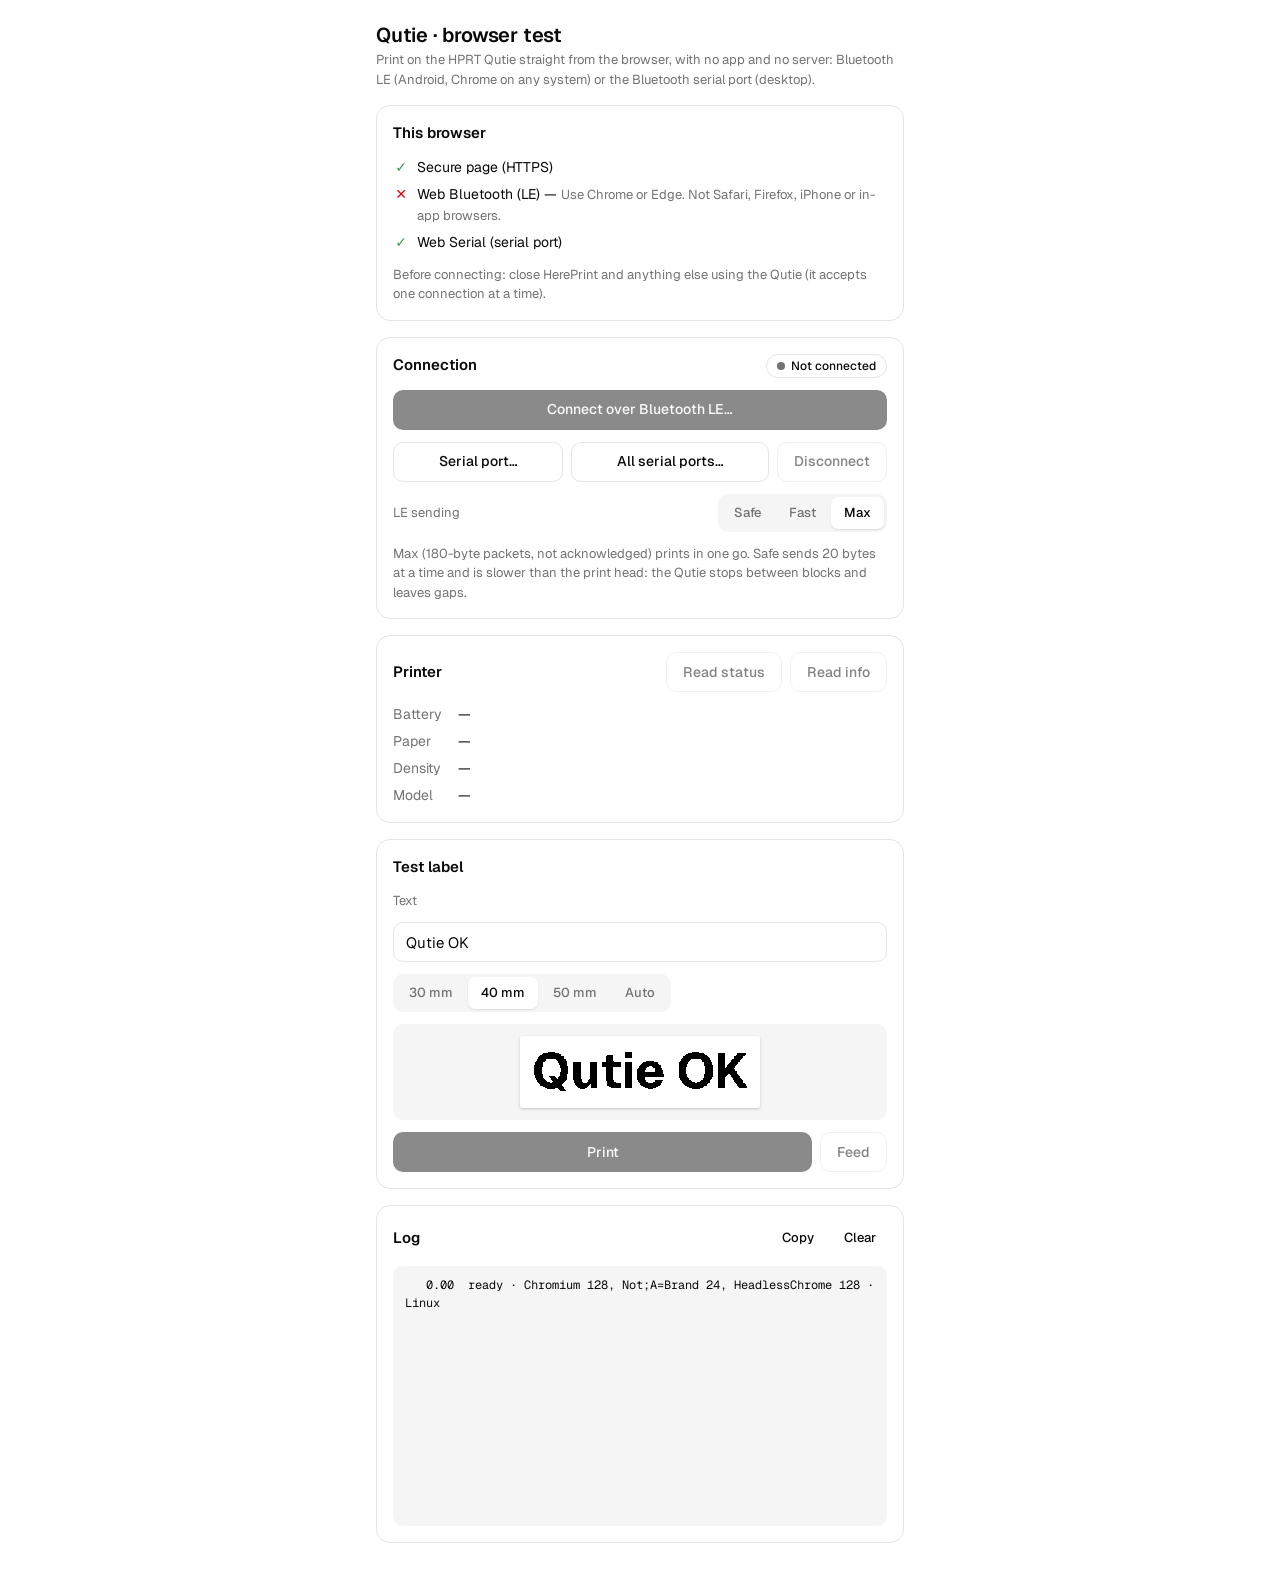
==== commit e28e90cc: "Send over LE at full speed by default, and confirm on the last finish With 180-byte packets written " ====
--- a/web/serial-test.html
+++ b/web/serial-test.html
@@ -125,12 +125,12 @@
     <div class="row between">
       <span class="muted" id="mode-label">LE sending</span>
       <div class="seg" role="radiogroup" aria-labelledby="mode-label" id="modes">
-        <button type="button" role="radio" data-mode="safe" aria-checked="true">Safe</button>
+        <button type="button" role="radio" data-mode="safe" aria-checked="false">Safe</button>
         <button type="button" role="radio" data-mode="fast" aria-checked="false">Fast</button>
-        <button type="button" role="radio" data-mode="max" aria-checked="false">Max</button>
+        <button type="button" role="radio" data-mode="max" aria-checked="true">Max</button>
       </div>
     </div>
-    <p class="muted">Safe: 20-byte packets, each acknowledged. Fast and Max: 100 or 180 bytes without waiting. Try Fast if Safe prints well but slowly.</p>
+    <p class="muted">Max (180-byte packets, not acknowledged) prints in one go. Safe sends 20 bytes at a time and is slower than the print head: the Qutie stops between blocks and leaves gaps.</p>
   </section>
 
   <section class="card" aria-labelledby="printer-title">
@@ -191,7 +191,8 @@
 
 let port = null, writer = null, reader = null, rx = new Uint8Array(0), waiters = [];
 let transport = null; // { kind: "le" | "serial", write(bytes), close() }
-let mode = "safe";
+let mode = "max";
+let flow = { count: 0, last: "" }; // FF03 notifications since the last summary
 let length = "40";
 
 // ------------------------------------------------------------------ log
@@ -239,8 +240,8 @@
 
 /** Bytes from the printer: replies go to the buffer that requests wait on. */
 function received(value, tag = "RX") {
+  if (tag === "FF03") { flow.count++; flow.last = hex(value); return; }
   log(`${tag} ${hex(value)}  ${ascii(value).slice(0, 48)}`, "rx");
-  if (tag !== "RX") return;
   const next = new Uint8Array(rx.length + value.length);
   next.set(rx); next.set(value, rx.length);
   rx = next;
@@ -353,7 +354,13 @@
 
 async function send(bytes, label = "") {
   log(`TX ${label ? label + " " : ""}${hex(bytes)}`, "tx");
+  const started = performance.now();
   await transport.write(bytes);
+  if (transport?.kind === "le" && bytes.length > 64) {
+    const ms = Math.max(1, performance.now() - started);
+    log(`   ${bytes.length} bytes in ${Math.round(ms)} ms (${Math.round(bytes.length / ms * 1000)} B/s), FF03 ×${flow.count} (${flow.last})`);
+    flow.count = 0;
+  }
 }
 
 /** Bytes received after `from`, once `test` accepts them (or null after `ms`). */
@@ -494,12 +501,16 @@
     const parts = jobBytes(label);
     const total = parts.reduce((s, p) => s + p.length, 0);
     log(`print "${$("text").value}": ${label.canvas.width} × ${DOTS} dots, ${parts.length} writes, ${total} bytes`);
-    const from = rx.length, started = performance.now();
+    const started = performance.now();
+    flow.count = 0;
     for (const p of parts) await send(p);
     log(`sent in ${Math.round(performance.now() - started)} ms, waiting for the printer…`);
-    const done = await waitFor(from, (b) => ascii(b).includes("dithering_finish"), 10000);
-    if (done) log(`printed: confirmation after ${Math.round(performance.now() - started)} ms`);
-    else log("no confirmation within 10 s (the label may still have printed)", "err");
+    // "dithering_finish" means the Qutie has printed all it received: the first one after the
+    // last byte is the end of the label (sent slowly, it also comes between blocks).
+    const from = rx.length;
+    const done = await waitFor(from, (b) => ascii(b).includes("dithering_finish"), 15000);
+    if (done) log(`printed: confirmed ${Math.round(performance.now() - started)} ms after the start`);
+    else log("no confirmation within 15 s (the label may still have printed)", "err");
   } catch (e) {
     log(`print: ${e.name}: ${e.message}`, "err");
   } finally {
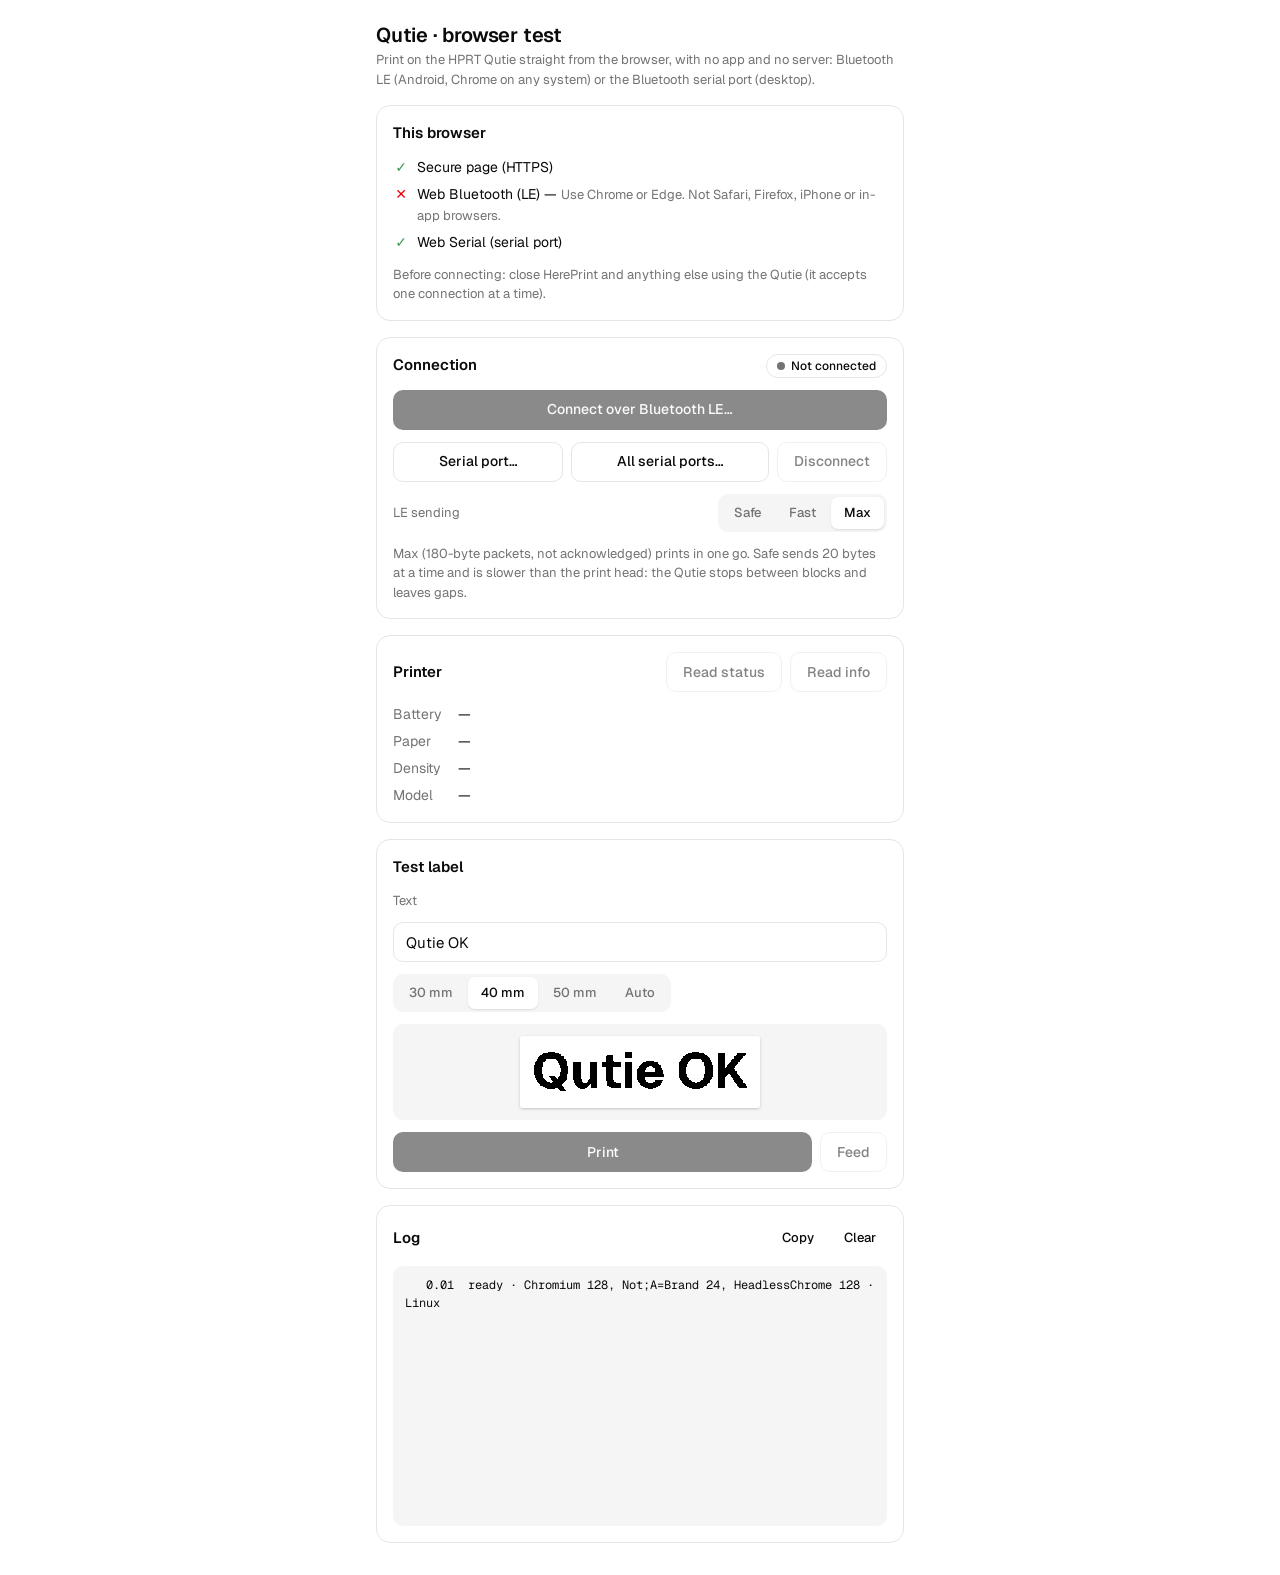
==== commit 80d9509b: "Keep the Print button on after a print over LE It came back on only with a serial port open, so over" ====
--- a/web/serial-test.html
+++ b/web/serial-test.html
@@ -514,7 +514,7 @@
   } catch (e) {
     log(`print: ${e.name}: ${e.message}`, "err");
   } finally {
-    $("print").disabled = !port;
+    $("print").disabled = !transport; // LE or serial: still connected, ready for the next label
   }
 }
 
